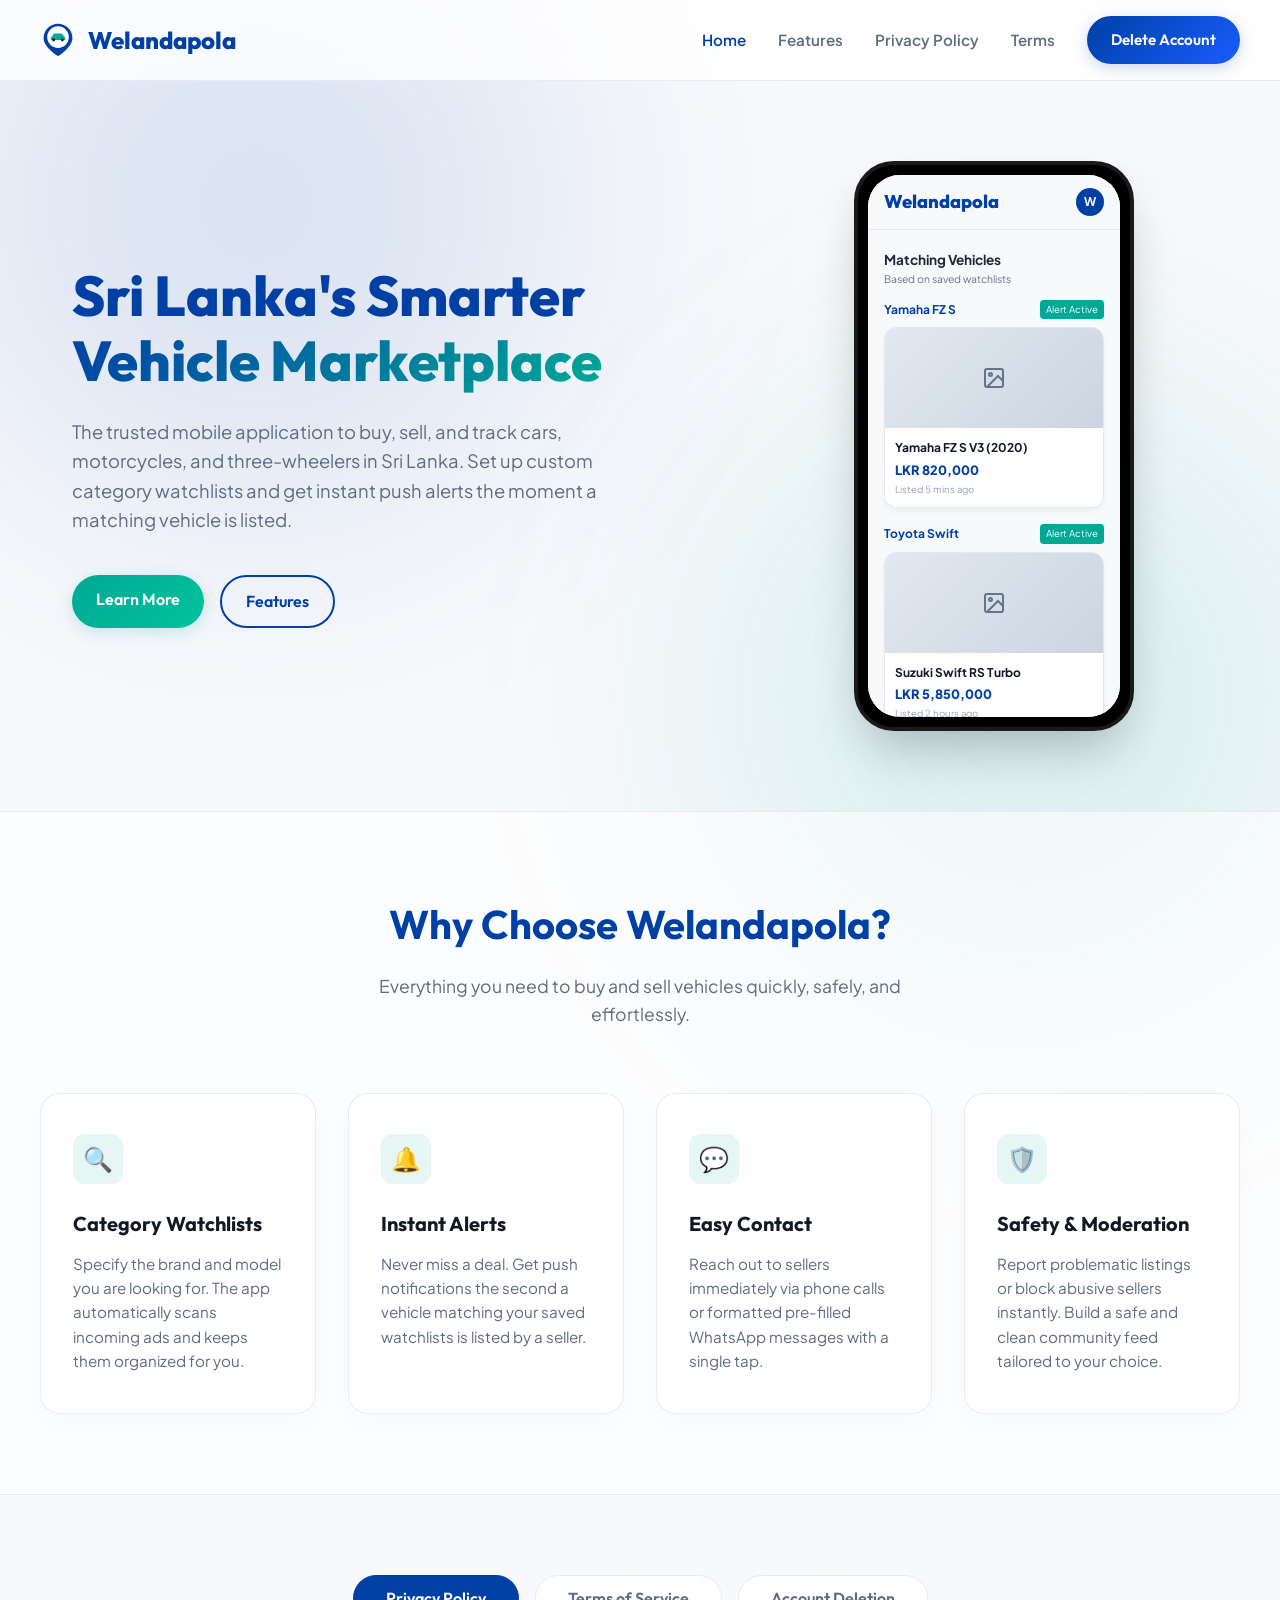
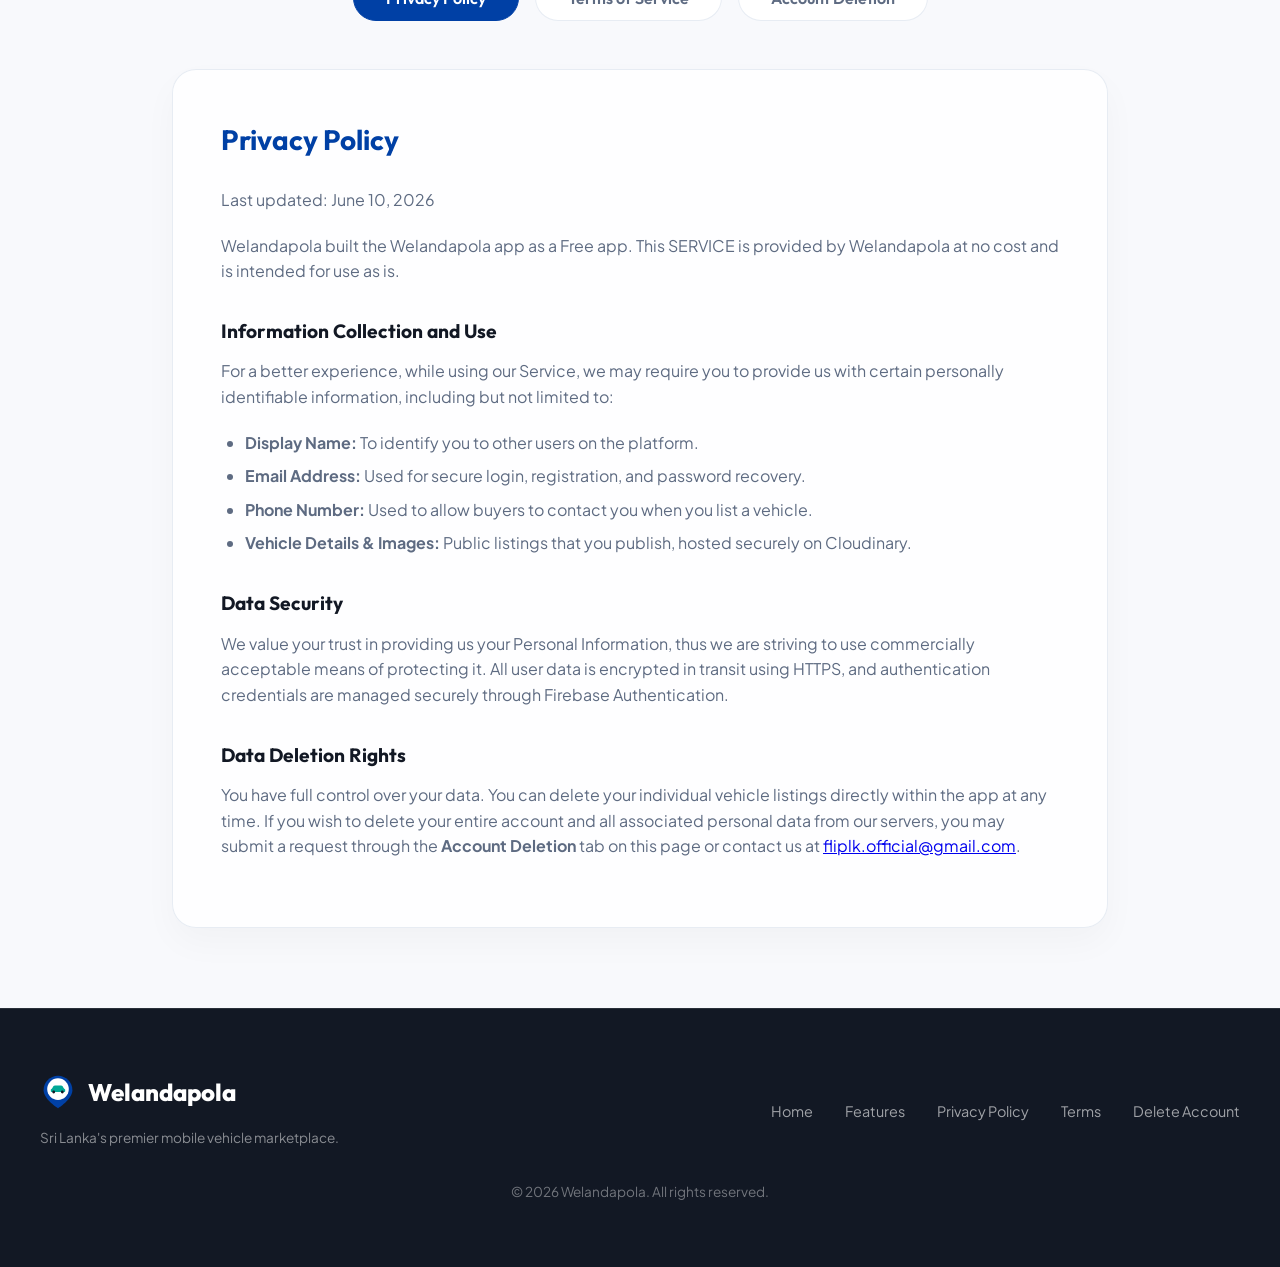
==== index.html @ c74900f4 "Initial commit with Welandapola app and web folder" ====
<!DOCTYPE html>
<html lang="en">

<head>
    <meta charset="UTF-8">
    <meta name="viewport" content="width=device-width, initial-scale=1.0">
    <meta name="description"
        content="Welandapola - Sri Lanka's premium mobile vehicle marketplace. Track categories, get instant notifications, and buy or sell cars, bikes, and three-wheelers.">
    <title>Welandapola | Buy & Sell Vehicles in Sri Lanka - Cars, Bikes & Three-Wheelers</title>
    <link rel="stylesheet" href="styles.css">
</head>

<body>

    <!-- Background decorative glows -->
    <div class="background-glow glow-blue"></div>
    <div class="background-glow glow-teal"></div>

    <!-- Header Navbar -->
    <header>
        <div class="nav-container">
            <a href="#" class="logo">
                <svg class="logo-icon" viewBox="0 0 100 100" fill="none" xmlns="http://www.w3.org/2000/svg">
                    <path d="M50 5C27.9 5 10 22.9 10 45C10 70 50 95 50 95C50 95 90 70 90 45C90 22.9 72.1 5 50 5Z"
                        fill="#0040A5" />
                    <circle cx="50" cy="42" r="30" fill="white" />
                    <path d="M35 38C35 38 37 32 42 32H58C63 32 65 38 65 38L68 42H32L35 38Z" fill="#00A896" />
                    <rect x="30" y="42" width="40" height="8" rx="2" fill="#00A896" />
                    <circle cx="38" cy="50" r="4" fill="#121824" />
                    <circle cx="62" cy="50" r="4" fill="#121824" />
                </svg>
                Welandapola
            </a>
            <nav id="nav-links">
                <a href="#home" class="active">Home</a>
                <a href="#features">Features</a>
                <a href="#docs" id="nav-privacy">Privacy Policy</a>
                <a href="#docs" id="nav-terms">Terms</a>
                <a href="#docs" id="nav-delete" class="btn-download">Delete Account</a>
            </nav>
        </div>
    </header>

    <!-- Hero Section -->
    <section class="hero" id="home">
        <div class="hero-content">
            <h1>Sri Lanka's Smarter <br><span>Vehicle Marketplace</span></h1>
            <p>The trusted mobile application to buy, sell, and track cars, motorcycles, and three-wheelers in Sri
                Lanka. Set up custom category watchlists and get instant push alerts the moment a matching vehicle is
                listed.</p>
            <div class="hero-cta">
                <a href="#docs" class="btn-download"
                    style="background: linear-gradient(135deg, #00A896, #02c39a); box-shadow: 0 4px 15px rgba(0, 168, 150, 0.2);">Learn
                    More</a>
                <a href="#features" class="btn-download"
                    style="background: transparent; color: var(--primary-blue); border: 2px solid var(--primary-blue); box-shadow: none;">Features</a>
            </div>
        </div>
        <div class="hero-visual">
            <!-- Simulated Mobile App Mockup Screen -->
            <div class="mockup-container">
                <div class="mockup-screen">
                    <!-- App Topbar -->
                    <div
                        style="background: #F8F9FA; padding: 12px 16px; border-bottom: 1px solid #E2E8F0; display: flex; justify-content: space-between; align-items: center;">
                        <span
                            style="font-weight: 800; font-size: 1.15rem; color: #0040A5; font-family: var(--font-heading);">Welandapola</span>
                        <div
                            style="width: 28px; height: 28px; border-radius: 50%; background: #0040A5; display: flex; align-items: center; justify-content: center; color: white; font-size: 0.75rem; font-weight: bold;">
                            W</div>
                    </div>
                    <!-- App Body -->
                    <div style="padding: 16px; height: calc(100% - 53px); overflow-y: auto; background: #f8f9fa;">
                        <div style="margin-bottom: 12px;">
                            <span style="font-weight: bold; font-size: 0.85rem; color: #1e293b;">Matching
                                Vehicles</span>
                            <div style="font-size: 0.65rem; color: #64748b;">Based on saved watchlists</div>
                        </div>

                        <!-- Watchlist Item Group -->
                        <div
                            style="display: flex; align-items: center; justify-content: space-between; margin-bottom: 8px;">
                            <span style="font-size: 0.75rem; font-weight: bold; color: #0040A5;">Yamaha FZ S</span>
                            <span
                                style="font-size: 0.6rem; color: white; background: #00A896; padding: 2px 6px; border-radius: 4px;">Alert
                                Active</span>
                        </div>

                        <!-- Vehicle Card Mockup -->
                        <div
                            style="background: white; border-radius: 12px; border: 1px solid #e2e8f0; overflow: hidden; margin-bottom: 16px; box-shadow: 0 4px 6px -1px rgba(0, 0, 0, 0.05);">
                            <!-- Vehicle Image Placeholder -->
                            <div
                                style="height: 100px; background: linear-gradient(135deg, #e2e8f0, #cbd5e1); display: flex; align-items: center; justify-content: center; color: #64748b; font-size: 0.75rem;">
                                <svg width="24" height="24" viewBox="0 0 24 24" fill="none" stroke="currentColor"
                                    stroke-width="2">
                                    <rect x="3" y="3" width="18" height="18" rx="2" />
                                    <circle cx="8.5" cy="8.5" r="1.5" />
                                    <path d="M21 15l-5-5L5 21" />
                                </svg>
                            </div>
                            <!-- Vehicle Content -->
                            <div style="padding: 10px;">
                                <div
                                    style="font-size: 0.75rem; font-weight: bold; color: #0f172a; white-space: nowrap; overflow: hidden; text-overflow: ellipsis;">
                                    Yamaha FZ S V3 (2020)</div>
                                <div style="font-size: 0.8rem; font-weight: 800; color: #0040A5; margin: 2px 0;">LKR
                                    820,000</div>
                                <div style="font-size: 0.6rem; color: #94a3b8;">Listed 5 mins ago</div>
                            </div>
                        </div>

                        <!-- Watchlist Item Group 2 -->
                        <div
                            style="display: flex; align-items: center; justify-content: space-between; margin-bottom: 8px;">
                            <span style="font-size: 0.75rem; font-weight: bold; color: #0040A5;">Toyota Swift</span>
                            <span
                                style="font-size: 0.6rem; color: white; background: #00A896; padding: 2px 6px; border-radius: 4px;">Alert
                                Active</span>
                        </div>

                        <!-- Vehicle Card Mockup 2 -->
                        <div
                            style="background: white; border-radius: 12px; border: 1px solid #e2e8f0; overflow: hidden; margin-bottom: 16px; box-shadow: 0 4px 6px -1px rgba(0, 0, 0, 0.05);">
                            <div
                                style="height: 100px; background: linear-gradient(135deg, #e2e8f0, #cbd5e1); display: flex; align-items: center; justify-content: center; color: #64748b; font-size: 0.75rem;">
                                <svg width="24" height="24" viewBox="0 0 24 24" fill="none" stroke="currentColor"
                                    stroke-width="2">
                                    <rect x="3" y="3" width="18" height="18" rx="2" />
                                    <circle cx="8.5" cy="8.5" r="1.5" />
                                    <path d="M21 15l-5-5L5 21" />
                                </svg>
                            </div>
                            <div style="padding: 10px;">
                                <div style="font-size: 0.75rem; font-weight: bold; color: #0f172a;">Suzuki Swift RS
                                    Turbo</div>
                                <div style="font-size: 0.8rem; font-weight: 800; color: #0040A5; margin: 2px 0;">LKR
                                    5,850,000</div>
                                <div style="font-size: 0.6rem; color: #94a3b8;">Listed 2 hours ago</div>
                            </div>
                        </div>
                    </div>
                </div>
            </div>
        </div>
    </section>

    <!-- Features Section -->
    <section class="features" id="features">
        <div class="section-container">
            <div class="section-header">
                <h2>Why Choose Welandapola?</h2>
                <p style="color: var(--text-muted); font-size: 1.1rem; max-width: 600px; margin: 0 auto;">Everything you
                    need to buy and sell vehicles quickly, safely, and effortlessly.</p>
            </div>
            <div class="grid-features">
                <div class="feature-card">
                    <div class="feature-icon">🔍</div>
                    <h3>Category Watchlists</h3>
                    <p>Specify the brand and model you are looking for. The app automatically scans incoming ads and
                        keeps them organized for you.</p>
                </div>
                <div class="feature-card">
                    <div class="feature-icon">🔔</div>
                    <h3>Instant Alerts</h3>
                    <p>Never miss a deal. Get push notifications the second a vehicle matching your saved watchlists is
                        listed by a seller.</p>
                </div>
                <div class="feature-card">
                    <div class="feature-icon">💬</div>
                    <h3>Easy Contact</h3>
                    <p>Reach out to sellers immediately via phone calls or formatted pre-filled WhatsApp messages with a
                        single tap.</p>
                </div>
                <div class="feature-card">
                    <div class="feature-icon">🛡️</div>
                    <h3>Safety &amp; Moderation</h3>
                    <p>Report problematic listings or block abusive sellers instantly. Build a safe and clean community
                        feed tailored to your choice.</p>
                </div>
            </div>
        </div>
    </section>

    <!-- Privacy, Terms & Deletion Section -->
    <section class="docs-section" id="docs">
        <div class="tabs-container">
            <button class="tab-btn active" id="btn-privacy">Privacy Policy</button>
            <button class="tab-btn" id="btn-terms">Terms of Service</button>
            <button class="tab-btn" id="btn-delete">Account Deletion</button>
        </div>

        <div class="doc-content">
            <!-- Privacy Policy -->
            <div class="doc-panel active" id="panel-privacy">
                <h3>Privacy Policy</h3>
                <p>Last updated: June 10, 2026</p>
                <p>Welandapola built the Welandapola app as a Free app. This SERVICE is provided by Welandapola at no
                    cost and is intended for use as is.</p>

                <h4>Information Collection and Use</h4>
                <p>For a better experience, while using our Service, we may require you to provide us with certain
                    personally identifiable information, including but not limited to:</p>
                <ul>
                    <li><strong>Display Name:</strong> To identify you to other users on the platform.</li>
                    <li><strong>Email Address:</strong> Used for secure login, registration, and password recovery.</li>
                    <li><strong>Phone Number:</strong> Used to allow buyers to contact you when you list a vehicle.</li>
                    <li><strong>Vehicle Details &amp; Images:</strong> Public listings that you publish, hosted securely
                        on Cloudinary.</li>
                </ul>

                <h4>Data Security</h4>
                <p>We value your trust in providing us your Personal Information, thus we are striving to use
                    commercially acceptable means of protecting it. All user data is encrypted in transit using HTTPS,
                    and authentication credentials are managed securely through Firebase Authentication.</p>

                <h4>Data Deletion Rights</h4>
                <p>You have full control over your data. You can delete your individual vehicle listings directly within
                    the app at any time. If you wish to delete your entire account and all associated personal data from
                    our servers, you may submit a request through the <strong>Account Deletion</strong> tab on this page
                    or contact us at <a href="mailto:fliplk.official@gmail.com">fliplk.official@gmail.com</a>.</p>
            </div>

            <!-- Terms and Conditions -->
            <div class="doc-panel" id="panel-terms">
                <h3>Terms and Conditions</h3>
                <p>Last updated: June 10, 2026</p>
                <p>By downloading or using the Welandapola app, these terms will automatically apply to you – you should
                    make sure therefore that you read them carefully before using the app.</p>

                <h4>App Usage Guidelines</h4>
                <p>You are not allowed to copy or modify the app, any part of the app, or our trademarks in any way. You
                    are responsible for keeping your phone and access to the app secure.</p>

                <h4>Listing Policies (User Content)</h4>
                <p>Welandapola allows users to upload vehicle listings, descriptions, and images. By uploading content,
                    you agree that:</p>
                <ul>
                    <li>You will not upload fraudulent, scam, or fake advertisements.</li>
                    <li>You will not upload realistic, graphic, or offensive imagery.</li>
                    <li>You own the rights to the vehicle images you publish.</li>
                    <li>Listing details (e.g., price, year) must be accurate and truthful.</li>
                </ul>

                <h4>Content Moderation and Blocking</h4>
                <p>We enforce strict policies against spam and abuse. Users have the capability to flag/report any
                    listing or block any seller violating these terms. Welandapola reserves the right to immediately
                    remove any listing or suspend/terminate accounts that violate these guidelines.</p>
            </div>

            <!-- Account Deletion Form -->
            <div class="doc-panel" id="panel-delete">
                <h3>Request Account Deletion</h3>
                <p style="margin-bottom: 2rem;">Please fill out the form below to request the permanent deletion of your
                    Welandapola account and all associated personal data (including phone numbers, bookmarks,
                    watchlists, and active vehicle advertisements). This action is irreversible.</p>

                <div class="deletion-form-container">
                    <form id="delete-request-form" novalidate>
                        <div class="form-group">
                            <label for="del-name">Full Name</label>
                            <input type="text" id="del-name" name="name" required autocomplete="name"
                                placeholder="John Doe">
                            <span class="error-message" id="error-name">Please enter your name.</span>
                        </div>
                        <div class="form-group">
                            <label for="del-email">Email Address</label>
                            <input type="email" id="del-email" name="email" required autocomplete="username"
                                placeholder="email@example.com" inputmode="email">
                            <span class="error-message" id="error-email">Please enter a valid email address.</span>
                        </div>
                        <div class="form-group">
                            <label for="del-reason">Reason for deletion (Optional)</label>
                            <select id="del-reason" name="reason">
                                <option value="" disabled selected>Select a reason...</option>
                                <option value="not_needed">No longer need the app</option>
                                <option value="privacy">Privacy concerns</option>
                                <option value="issues">Technical issues</option>
                                <option value="other">Other reason</option>
                            </select>
                        </div>
                        <div class="form-group">
                            <label for="del-message">Additional details (Optional)</label>
                            <textarea id="del-message" name="message"
                                placeholder="Please write any additional feedback here..."></textarea>
                        </div>

                        <button type="submit" class="btn-submit">Submit Deletion Request</button>
                    </form>
                </div>
            </div>
        </div>
    </section>

    <!-- Success Modal Dialog -->
    <div class="success-modal" id="success-modal">
        <div class="modal-content">
            <div class="modal-icon">✓</div>
            <h3>Request Submitted</h3>
            <p>Your request to delete your Welandapola account has been received. Your account and associated data will
                be deleted within 24 hours. A confirmation email will be sent to the address provided.</p>
            <button class="btn-modal-close" id="btn-modal-close">Close</button>
        </div>
    </div>

    <!-- Footer -->
    <footer>
        <div class="footer-container">
            <div>
                <a href="#" class="logo" style="color: white; margin-bottom: 1rem;">
                    <svg class="logo-icon" viewBox="0 0 100 100" fill="none" xmlns="http://www.w3.org/2000/svg">
                        <path d="M50 5C27.9 5 10 22.9 10 45C10 70 50 95 50 95C50 95 90 70 90 45C90 22.9 72.1 5 50 5Z"
                            fill="#0040A5" />
                        <circle cx="50" cy="42" r="30" fill="white" />
                        <path d="M35 38C35 38 37 32 42 32H58C63 32 65 38 65 38L68 42H32L35 38Z" fill="#00A896" />
                        <rect x="30" y="42" width="40" height="8" rx="2" fill="#00A896" />
                        <circle cx="38" cy="50" r="4" fill="#121824" />
                        <circle cx="62" cy="50" r="4" fill="#121824" />
                    </svg>
                    Welandapola
                </a>
                <p style="font-size: 0.85rem; color: rgba(255,255,255,0.5);">Sri Lanka's premier mobile vehicle
                    marketplace.</p>
            </div>
            <div class="footer-links">
                <a href="#home">Home</a>
                <a href="#features">Features</a>
                <a href="#docs" onclick="switchTab('privacy')">Privacy Policy</a>
                <a href="#docs" onclick="switchTab('terms')">Terms</a>
                <a href="#docs" onclick="switchTab('delete')">Delete Account</a>
            </div>
        </div>
        <p class="copyright">&copy; 2026 Welandapola. All rights reserved.</p>
    </footer>

    <script src="script.js"></script>
</body>

</html>
---- styles.css ----
@import url('https://fonts.googleapis.com/css2?family=Outfit:wght@300;400;500;600;700;800&family=Plus+Jakarta+Sans:wght@400;500;600;700&display=swap');

:root {
    --primary-blue: #0040A5;
    --primary-teal: #00A896;
    --bg-light: #f8f9fc;
    --card-bg: rgba(255, 255, 255, 0.85);
    --text-dark: #121824;
    --text-muted: #5e6b82;
    --border-color: rgba(226, 232, 240, 0.8);
    --error-color: #e53e3e;
    --success-color: #38a169;
    --font-heading: 'Outfit', sans-serif;
    --font-body: 'Plus Jakarta Sans', sans-serif;
    --transition: all 0.3s cubic-bezier(0.4, 0, 0.2, 1);
}

* {
    box-sizing: border-box;
    margin: 0;
    padding: 0;
}

html {
    scroll-behavior: smooth;
    font-size: 16px;
}

body {
    font-family: var(--font-body);
    background-color: var(--bg-light);
    color: var(--text-dark);
    line-height: 1.6;
    overflow-x: hidden;
}

/* Background Gradients */
.background-glow {
    position: fixed;
    width: 60vw;
    height: 60vw;
    border-radius: 50%;
    filter: blur(120px);
    z-index: -1;
    opacity: 0.15;
    pointer-events: none;
}

.glow-blue {
    top: -20%;
    left: -10%;
    background: radial-gradient(circle, var(--primary-blue), transparent);
}

.glow-teal {
    bottom: -20%;
    right: -10%;
    background: radial-gradient(circle, var(--primary-teal), transparent);
}

/* Navbar */
header {
    position: sticky;
    top: 0;
    background: rgba(255, 255, 255, 0.8);
    backdrop-filter: blur(12px);
    border-bottom: 1px solid var(--border-color);
    z-index: 100;
    padding: 1rem 2rem;
}

.nav-container {
    max-width: 1200px;
    margin: 0 auto;
    display: flex;
    justify-content: space-between;
    align-items: center;
}

.logo {
    display: flex;
    align-items: center;
    gap: 0.75rem;
    text-decoration: none;
    font-family: var(--font-heading);
    font-weight: 800;
    font-size: 1.5rem;
    color: var(--primary-blue);
}

.logo-icon {
    width: 36px;
    height: 36px;
}

nav {
    display: flex;
    gap: 2rem;
    align-items: center;
}

nav a {
    text-decoration: none;
    color: var(--text-muted);
    font-weight: 600;
    font-size: 0.95rem;
    transition: var(--transition);
}

nav a:hover, nav a.active {
    color: var(--primary-blue);
}

.btn-download {
    background: linear-gradient(135deg, var(--primary-blue), #1a5cff);
    color: white;
    padding: 0.75rem 1.5rem;
    border-radius: 50px;
    border: none;
    font-weight: 600;
    font-family: var(--font-heading);
    box-shadow: 0 4px 15px rgba(0, 64, 165, 0.2);
    cursor: pointer;
    transition: var(--transition);
    text-decoration: none;
}

.btn-download:hover {
    transform: translateY(-2px);
    box-shadow: 0 6px 20px rgba(0, 64, 165, 0.3);
}

/* Hero Section */
.hero {
    max-width: 1200px;
    margin: 0 auto;
    padding: 5rem 2rem;
    display: grid;
    grid-template-columns: 1.2fr 0.8fr;
    gap: 4rem;
    align-items: center;
}

.hero-content h1 {
    font-family: var(--font-heading);
    font-size: 3.5rem;
    line-height: 1.15;
    font-weight: 800;
    color: var(--primary-blue);
    margin-bottom: 1.5rem;
}

.hero-content h1 span {
    background: linear-gradient(135deg, var(--primary-blue), var(--primary-teal));
    -webkit-background-clip: text;
    -webkit-text-fill-color: transparent;
}

.hero-content p {
    font-size: 1.15rem;
    color: var(--text-muted);
    margin-bottom: 2.5rem;
    max-width: 540px;
}

.hero-cta {
    display: flex;
    gap: 1rem;
}

.hero-visual {
    position: relative;
    display: flex;
    justify-content: center;
}

.mockup-container {
    width: 280px;
    height: 570px;
    background: #000;
    border-radius: 40px;
    padding: 10px;
    box-shadow: 0 25px 50px -12px rgba(0, 0, 0, 0.25);
    border: 4px solid #1a1a1a;
}

.mockup-screen {
    width: 100%;
    height: 100%;
    background: white;
    border-radius: 32px;
    overflow: hidden;
    position: relative;
}

/* Features */
.features {
    background: rgba(255, 255, 255, 0.6);
    border-top: 1px solid var(--border-color);
    border-bottom: 1px solid var(--border-color);
    padding: 5rem 2rem;
}

.section-container {
    max-width: 1200px;
    margin: 0 auto;
}

.section-header {
    text-align: center;
    margin-bottom: 4rem;
}

.section-header h2 {
    font-family: var(--font-heading);
    font-size: 2.5rem;
    color: var(--primary-blue);
    margin-bottom: 1rem;
}

.grid-features {
    display: grid;
    grid-template-columns: repeat(auto-fit, minmax(250px, 1fr));
    gap: 2rem;
}

.feature-card {
    background: var(--card-bg);
    padding: 2.5rem 2rem;
    border-radius: 20px;
    border: 1px solid var(--border-color);
    box-shadow: 0 10px 30px rgba(0, 0, 0, 0.02);
    transition: var(--transition);
}

.feature-card:hover {
    transform: translateY(-5px);
    border-color: var(--primary-teal);
    box-shadow: 0 15px 35px rgba(0, 168, 150, 0.05);
}

.feature-icon {
    width: 50px;
    height: 50px;
    background: rgba(0, 168, 150, 0.1);
    color: var(--primary-teal);
    border-radius: 12px;
    display: flex;
    align-items: center;
    justify-content: center;
    font-size: 1.5rem;
    margin-bottom: 1.5rem;
}

.feature-card h3 {
    font-family: var(--font-heading);
    font-size: 1.25rem;
    margin-bottom: 0.75rem;
}

.feature-card p {
    color: var(--text-muted);
    font-size: 0.95rem;
}

/* Legal Docs Section */
.docs-section {
    max-width: 1000px;
    margin: 0 auto;
    padding: 5rem 2rem;
}

.tabs-container {
    display: flex;
    justify-content: center;
    gap: 1rem;
    margin-bottom: 3rem;
}

.tab-btn {
    padding: 0.75rem 2rem;
    border-radius: 50px;
    border: 1px solid var(--border-color);
    background: white;
    cursor: pointer;
    font-family: var(--font-heading);
    font-weight: 600;
    font-size: 1rem;
    color: var(--text-muted);
    transition: var(--transition);
}

.tab-btn:hover {
    border-color: var(--primary-blue);
    color: var(--primary-blue);
}

.tab-btn.active {
    background: var(--primary-blue);
    color: white;
    border-color: var(--primary-blue);
}

.doc-content {
    background: var(--card-bg);
    border-radius: 24px;
    border: 1px solid var(--border-color);
    padding: 3rem;
    box-shadow: 0 15px 35px rgba(0, 0, 0, 0.03);
    min-height: 400px;
}

.doc-panel {
    display: none;
}

.doc-panel.active {
    display: block;
    animation: fadeIn 0.4s ease;
}

.doc-panel h3 {
    font-family: var(--font-heading);
    font-size: 1.75rem;
    margin-bottom: 1.5rem;
    color: var(--primary-blue);
}

.doc-panel h4 {
    font-family: var(--font-heading);
    font-size: 1.2rem;
    margin-top: 2rem;
    margin-bottom: 0.75rem;
    color: var(--text-dark);
}

.doc-panel p, .doc-panel ul {
    margin-bottom: 1.25rem;
    color: var(--text-muted);
}

.doc-panel ul {
    padding-left: 1.5rem;
}

.doc-panel li {
    margin-bottom: 0.5rem;
}

/* Account Deletion Form */
.deletion-form-container {
    max-width: 500px;
    margin: 0 auto;
}

.form-group {
    margin-bottom: 1.5rem;
}

.form-group label {
    display: block;
    font-weight: 600;
    margin-bottom: 0.5rem;
    font-size: 0.95rem;
}

.form-group input, .form-group select, .form-group textarea {
    width: 100%;
    min-height: 48px;
    padding: 0.75rem 1rem;
    border: 1.5px solid #cbd5e1;
    border-radius: 12px;
    font-family: var(--font-body);
    font-size: 1rem;
    background: white;
    transition: var(--transition);
}

.form-group input:focus, .form-group select:focus, .form-group textarea:focus {
    outline: none;
    border-color: var(--primary-blue);
    box-shadow: 0 0 0 3px rgba(0, 64, 165, 0.15);
}

.form-group textarea {
    min-height: 100px;
    resize: vertical;
}

.btn-submit {
    width: 100%;
    min-height: 48px;
    background: linear-gradient(135deg, var(--primary-blue), #1a5cff);
    color: white;
    border: none;
    border-radius: 12px;
    font-weight: 600;
    font-family: var(--font-heading);
    font-size: 1rem;
    cursor: pointer;
    box-shadow: 0 4px 15px rgba(0, 64, 165, 0.2);
    transition: var(--transition);
}

.btn-submit:hover {
    transform: translateY(-1px);
    box-shadow: 0 6px 20px rgba(0, 64, 165, 0.3);
}

.error-message {
    color: var(--error-color);
    font-size: 0.85rem;
    margin-top: 0.35rem;
    font-weight: 500;
    display: none;
}

.success-modal {
    display: none;
    position: fixed;
    top: 0;
    left: 0;
    width: 100%;
    height: 100%;
    background: rgba(0, 0, 0, 0.5);
    backdrop-filter: blur(8px);
    z-index: 1000;
    justify-content: center;
    align-items: center;
}

.modal-content {
    background: white;
    padding: 3rem;
    border-radius: 24px;
    text-align: center;
    max-width: 450px;
    width: 90%;
    box-shadow: 0 25px 50px -12px rgba(0, 0, 0, 0.25);
    animation: scaleUp 0.3s ease;
}

.modal-icon {
    width: 64px;
    height: 64px;
    background: rgba(56, 161, 105, 0.15);
    color: var(--success-color);
    border-radius: 50%;
    display: flex;
    align-items: center;
    justify-content: center;
    font-size: 2.2rem;
    margin: 0 auto 1.5rem;
}

.modal-content h3 {
    font-family: var(--font-heading);
    font-size: 1.5rem;
    margin-bottom: 0.75rem;
}

.modal-content p {
    color: var(--text-muted);
    margin-bottom: 2rem;
}

.btn-modal-close {
    background: #edf2f7;
    color: var(--text-dark);
    padding: 0.75rem 2rem;
    border-radius: 12px;
    border: none;
    font-weight: 600;
    cursor: pointer;
    transition: var(--transition);
}

.btn-modal-close:hover {
    background: #e2e8f0;
}

/* Footer */
footer {
    background: #121824;
    color: white;
    padding: 4rem 2rem;
    border-top: 1px solid rgba(255, 255, 255, 0.1);
}

.footer-container {
    max-width: 1200px;
    margin: 0 auto;
    display: flex;
    justify-content: space-between;
    align-items: center;
}

.footer-logo {
    color: white;
}

.footer-links {
    display: flex;
    gap: 2rem;
}

.footer-links a {
    color: rgba(255, 255, 255, 0.6);
    text-decoration: none;
    font-size: 0.9rem;
    transition: var(--transition);
}

.footer-links a:hover {
    color: white;
}

.copyright {
    color: rgba(255, 255, 255, 0.4);
    font-size: 0.85rem;
    margin-top: 2rem;
    text-align: center;
}

/* Animations */
@keyframes fadeIn {
    from { opacity: 0; transform: translateY(10px); }
    to { opacity: 1; transform: translateY(0); }
}

@keyframes scaleUp {
    from { opacity: 0; transform: scale(0.95); }
    to { opacity: 1; transform: scale(1); }
}

/* Responsive design */
@media (max-width: 968px) {
    .hero {
        grid-template-columns: 1fr;
        text-align: center;
        padding: 3rem 2rem;
    }
    
    .hero-content h1 {
        font-size: 2.75rem;
    }
    
    .hero-content p {
        margin-left: auto;
        margin-right: auto;
    }
    
    .hero-cta {
        justify-content: center;
    }
    
    .hero-visual {
        margin-top: 2rem;
    }
    
    .nav-container {
        flex-direction: column;
        gap: 1rem;
    }
    
    nav {
        gap: 1.5rem;
    }
}

@media (max-width: 600px) {
    .doc-content {
        padding: 1.5rem;
    }
    
    .tabs-container {
        flex-direction: column;
        align-items: center;
    }
    
    .tab-btn {
        width: 100%;
        text-align: center;
    }
    
    .footer-container {
        flex-direction: column;
        gap: 2rem;
        text-align: center;
    }
    
    .footer-links {
        flex-direction: column;
        gap: 1rem;
    }
}
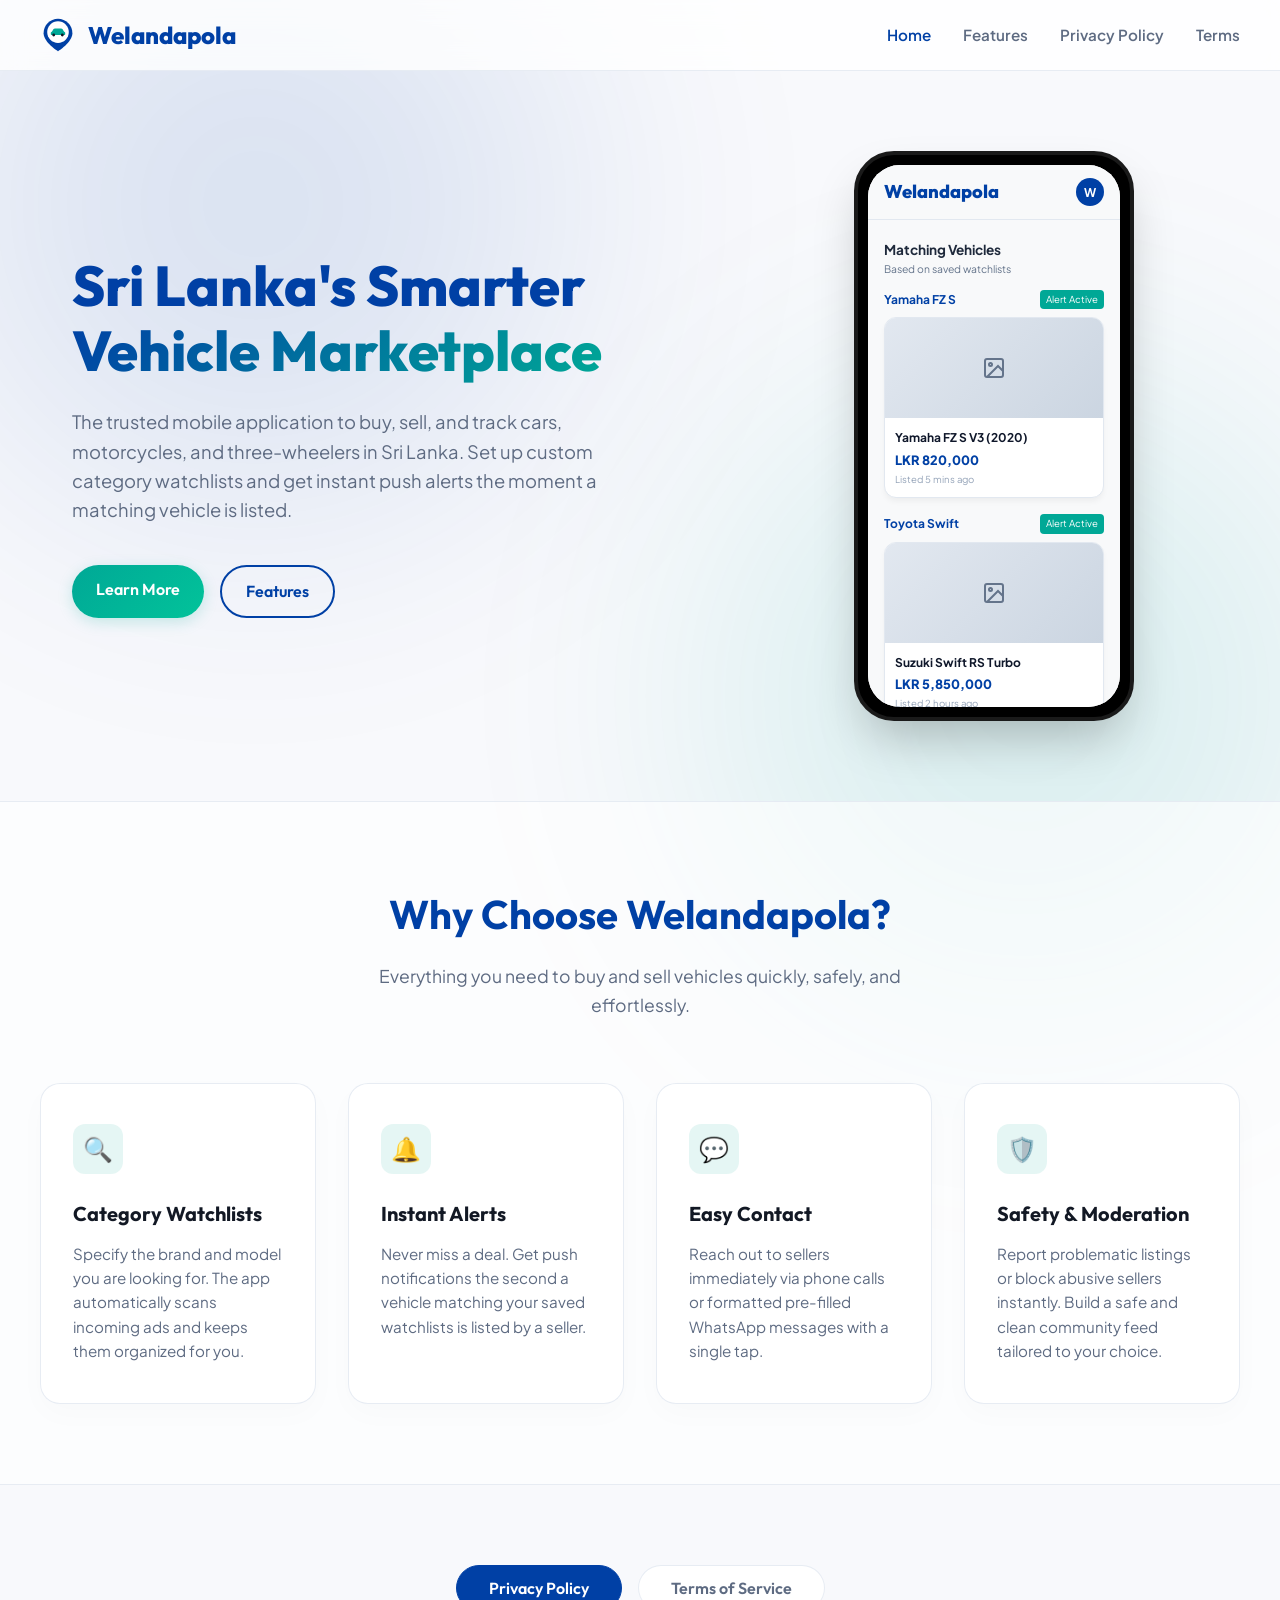
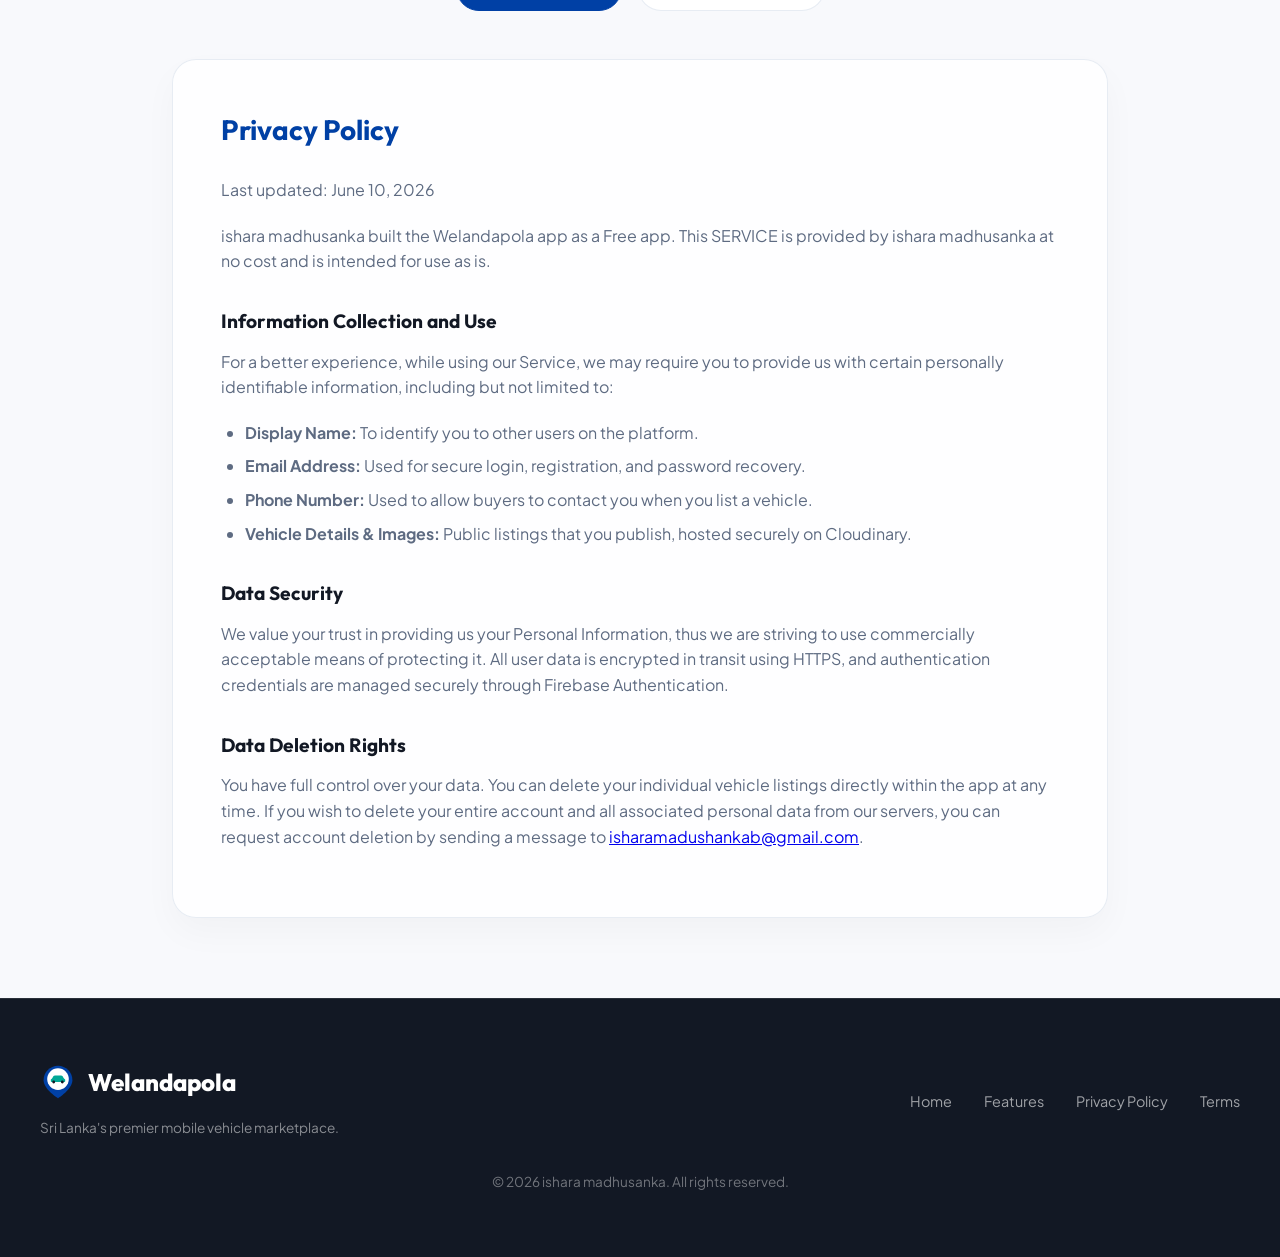
==== commit 69f9664d: "refactor: remove account deletion form and update developer contact information" ====
--- a/index.html
+++ b/index.html
@@ -36,7 +36,6 @@
                 <a href="#features">Features</a>
                 <a href="#docs" id="nav-privacy">Privacy Policy</a>
                 <a href="#docs" id="nav-terms">Terms</a>
-                <a href="#docs" id="nav-delete" class="btn-download">Delete Account</a>
             </nav>
         </div>
     </header>
@@ -187,7 +186,6 @@
         <div class="tabs-container">
             <button class="tab-btn active" id="btn-privacy">Privacy Policy</button>
             <button class="tab-btn" id="btn-terms">Terms of Service</button>
-            <button class="tab-btn" id="btn-delete">Account Deletion</button>
         </div>
 
         <div class="doc-content">
@@ -195,7 +193,7 @@
             <div class="doc-panel active" id="panel-privacy">
                 <h3>Privacy Policy</h3>
                 <p>Last updated: June 10, 2026</p>
-                <p>Welandapola built the Welandapola app as a Free app. This SERVICE is provided by Welandapola at no
+                <p>ishara madhusanka built the Welandapola app as a Free app. This SERVICE is provided by ishara madhusanka at no
                     cost and is intended for use as is.</p>
 
                 <h4>Information Collection and Use</h4>
@@ -217,8 +215,7 @@
                 <h4>Data Deletion Rights</h4>
                 <p>You have full control over your data. You can delete your individual vehicle listings directly within
                     the app at any time. If you wish to delete your entire account and all associated personal data from
-                    our servers, you may submit a request through the <strong>Account Deletion</strong> tab on this page
-                    or contact us at <a href="mailto:fliplk.official@gmail.com">fliplk.official@gmail.com</a>.</p>
+                    our servers, you can request account deletion by sending a message to <a href="mailto:isharamadushankab@gmail.com">isharamadushankab@gmail.com</a>.</p>
             </div>
 
             <!-- Terms and Conditions -->
@@ -248,60 +245,8 @@
                     remove any listing or suspend/terminate accounts that violate these guidelines.</p>
             </div>
 
-            <!-- Account Deletion Form -->
-            <div class="doc-panel" id="panel-delete">
-                <h3>Request Account Deletion</h3>
-                <p style="margin-bottom: 2rem;">Please fill out the form below to request the permanent deletion of your
-                    Welandapola account and all associated personal data (including phone numbers, bookmarks,
-                    watchlists, and active vehicle advertisements). This action is irreversible.</p>
-
-                <div class="deletion-form-container">
-                    <form id="delete-request-form" novalidate>
-                        <div class="form-group">
-                            <label for="del-name">Full Name</label>
-                            <input type="text" id="del-name" name="name" required autocomplete="name"
-                                placeholder="John Doe">
-                            <span class="error-message" id="error-name">Please enter your name.</span>
-                        </div>
-                        <div class="form-group">
-                            <label for="del-email">Email Address</label>
-                            <input type="email" id="del-email" name="email" required autocomplete="username"
-                                placeholder="email@example.com" inputmode="email">
-                            <span class="error-message" id="error-email">Please enter a valid email address.</span>
-                        </div>
-                        <div class="form-group">
-                            <label for="del-reason">Reason for deletion (Optional)</label>
-                            <select id="del-reason" name="reason">
-                                <option value="" disabled selected>Select a reason...</option>
-                                <option value="not_needed">No longer need the app</option>
-                                <option value="privacy">Privacy concerns</option>
-                                <option value="issues">Technical issues</option>
-                                <option value="other">Other reason</option>
-                            </select>
-                        </div>
-                        <div class="form-group">
-                            <label for="del-message">Additional details (Optional)</label>
-                            <textarea id="del-message" name="message"
-                                placeholder="Please write any additional feedback here..."></textarea>
-                        </div>
-
-                        <button type="submit" class="btn-submit">Submit Deletion Request</button>
-                    </form>
-                </div>
-            </div>
         </div>
     </section>
-
-    <!-- Success Modal Dialog -->
-    <div class="success-modal" id="success-modal">
-        <div class="modal-content">
-            <div class="modal-icon">✓</div>
-            <h3>Request Submitted</h3>
-            <p>Your request to delete your Welandapola account has been received. Your account and associated data will
-                be deleted within 24 hours. A confirmation email will be sent to the address provided.</p>
-            <button class="btn-modal-close" id="btn-modal-close">Close</button>
-        </div>
-    </div>
 
     <!-- Footer -->
     <footer>
@@ -327,10 +272,9 @@
                 <a href="#features">Features</a>
                 <a href="#docs" onclick="switchTab('privacy')">Privacy Policy</a>
                 <a href="#docs" onclick="switchTab('terms')">Terms</a>
-                <a href="#docs" onclick="switchTab('delete')">Delete Account</a>
-            </div>
-        </div>
-        <p class="copyright">&copy; 2026 Welandapola. All rights reserved.</p>
+            </div>
+        </div>
+        <p class="copyright">&copy; 2026 ishara madhusanka. All rights reserved.</p>
     </footer>
 
     <script src="script.js"></script>
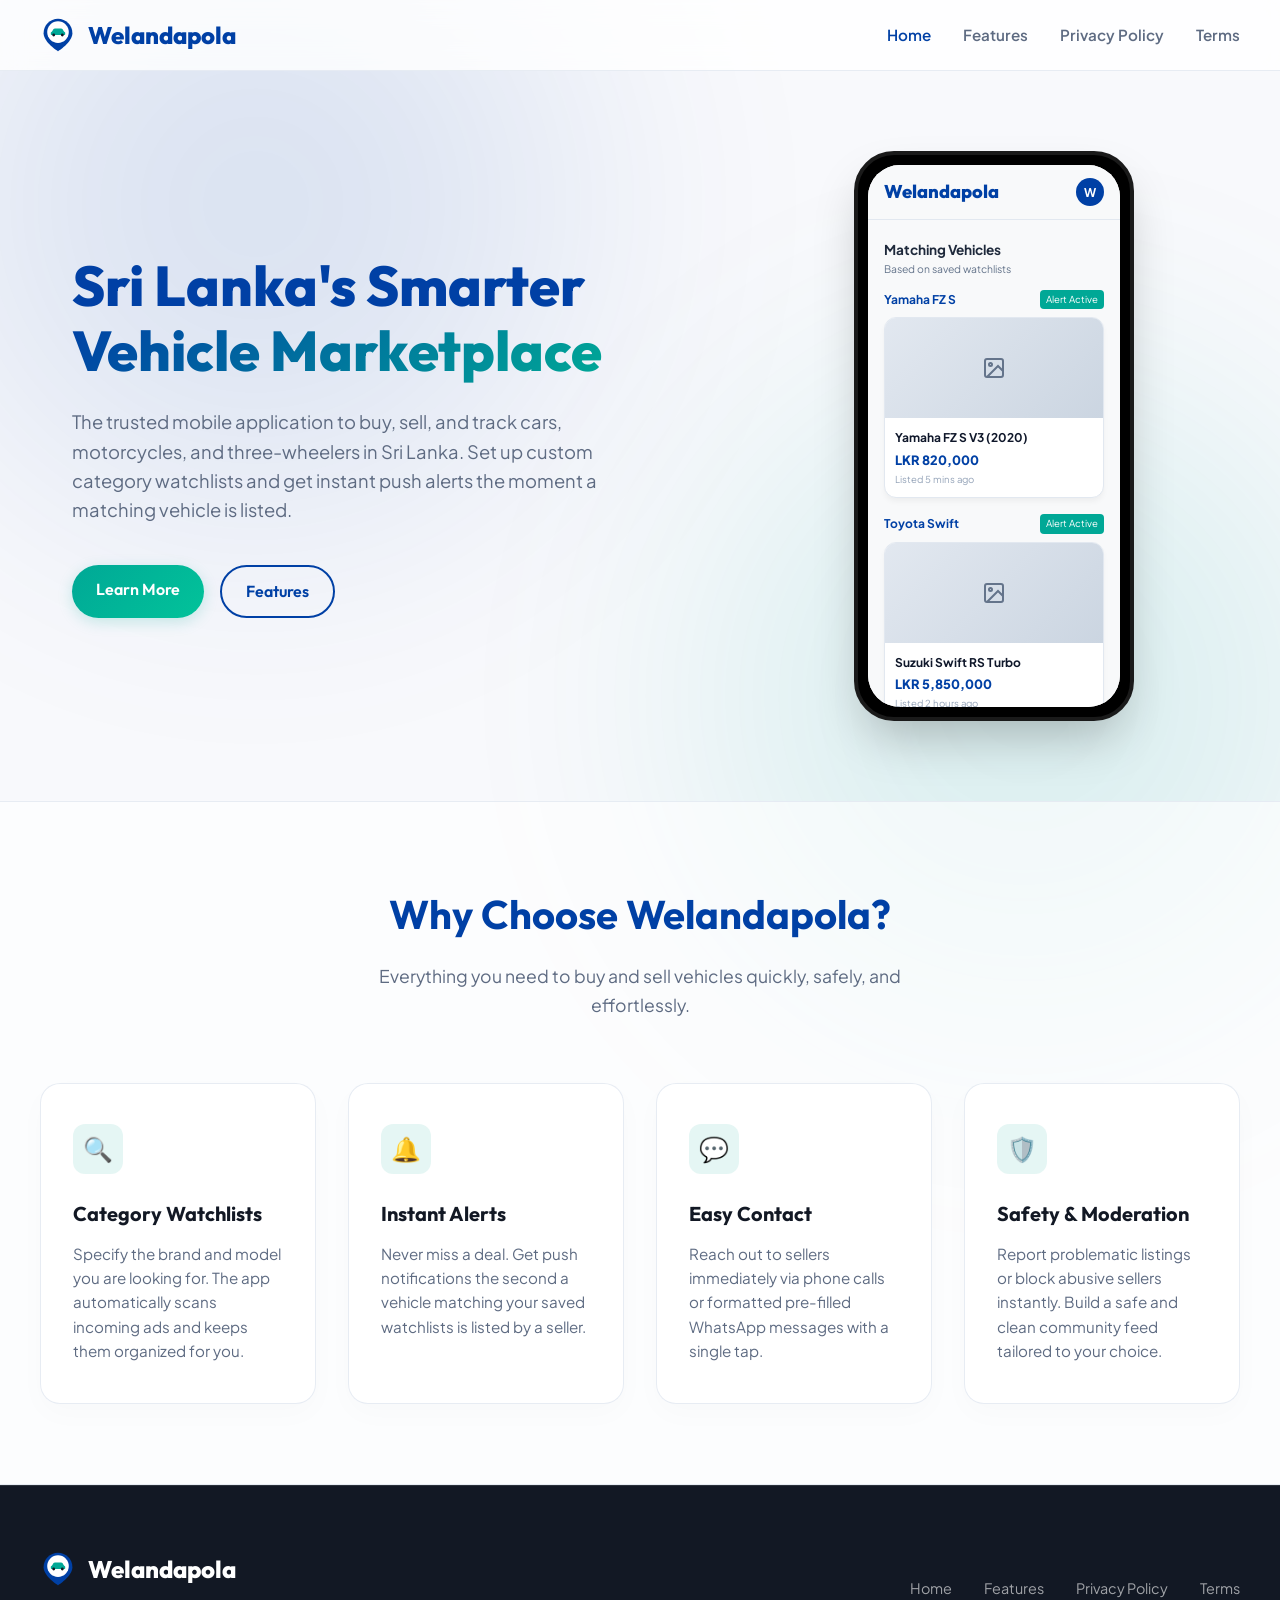
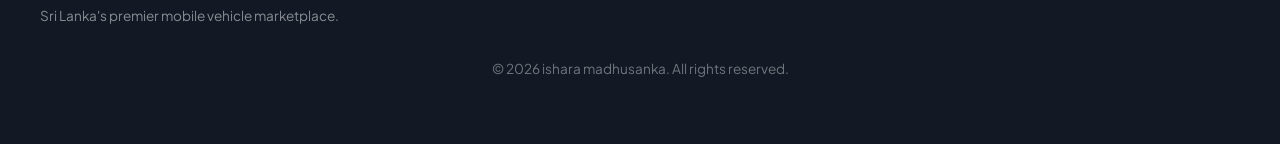
==== commit 40fb3e68: "feat: move Privacy Policy and Terms of Service to separate HTML pages" ====
--- a/index.html
+++ b/index.html
@@ -34,8 +34,8 @@
             <nav id="nav-links">
                 <a href="#home" class="active">Home</a>
                 <a href="#features">Features</a>
-                <a href="#docs" id="nav-privacy">Privacy Policy</a>
-                <a href="#docs" id="nav-terms">Terms</a>
+                <a href="privacy.html">Privacy Policy</a>
+                <a href="terms.html">Terms</a>
             </nav>
         </div>
     </header>
@@ -181,72 +181,7 @@
         </div>
     </section>
 
-    <!-- Privacy, Terms & Deletion Section -->
-    <section class="docs-section" id="docs">
-        <div class="tabs-container">
-            <button class="tab-btn active" id="btn-privacy">Privacy Policy</button>
-            <button class="tab-btn" id="btn-terms">Terms of Service</button>
-        </div>
-
-        <div class="doc-content">
-            <!-- Privacy Policy -->
-            <div class="doc-panel active" id="panel-privacy">
-                <h3>Privacy Policy</h3>
-                <p>Last updated: June 10, 2026</p>
-                <p>ishara madhusanka built the Welandapola app as a Free app. This SERVICE is provided by ishara madhusanka at no
-                    cost and is intended for use as is.</p>
-
-                <h4>Information Collection and Use</h4>
-                <p>For a better experience, while using our Service, we may require you to provide us with certain
-                    personally identifiable information, including but not limited to:</p>
-                <ul>
-                    <li><strong>Display Name:</strong> To identify you to other users on the platform.</li>
-                    <li><strong>Email Address:</strong> Used for secure login, registration, and password recovery.</li>
-                    <li><strong>Phone Number:</strong> Used to allow buyers to contact you when you list a vehicle.</li>
-                    <li><strong>Vehicle Details &amp; Images:</strong> Public listings that you publish, hosted securely
-                        on Cloudinary.</li>
-                </ul>
-
-                <h4>Data Security</h4>
-                <p>We value your trust in providing us your Personal Information, thus we are striving to use
-                    commercially acceptable means of protecting it. All user data is encrypted in transit using HTTPS,
-                    and authentication credentials are managed securely through Firebase Authentication.</p>
-
-                <h4>Data Deletion Rights</h4>
-                <p>You have full control over your data. You can delete your individual vehicle listings directly within
-                    the app at any time. If you wish to delete your entire account and all associated personal data from
-                    our servers, you can request account deletion by sending a message to <a href="mailto:isharamadushankab@gmail.com">isharamadushankab@gmail.com</a>.</p>
-            </div>
-
-            <!-- Terms and Conditions -->
-            <div class="doc-panel" id="panel-terms">
-                <h3>Terms and Conditions</h3>
-                <p>Last updated: June 10, 2026</p>
-                <p>By downloading or using the Welandapola app, these terms will automatically apply to you – you should
-                    make sure therefore that you read them carefully before using the app.</p>
-
-                <h4>App Usage Guidelines</h4>
-                <p>You are not allowed to copy or modify the app, any part of the app, or our trademarks in any way. You
-                    are responsible for keeping your phone and access to the app secure.</p>
-
-                <h4>Listing Policies (User Content)</h4>
-                <p>Welandapola allows users to upload vehicle listings, descriptions, and images. By uploading content,
-                    you agree that:</p>
-                <ul>
-                    <li>You will not upload fraudulent, scam, or fake advertisements.</li>
-                    <li>You will not upload realistic, graphic, or offensive imagery.</li>
-                    <li>You own the rights to the vehicle images you publish.</li>
-                    <li>Listing details (e.g., price, year) must be accurate and truthful.</li>
-                </ul>
-
-                <h4>Content Moderation and Blocking</h4>
-                <p>We enforce strict policies against spam and abuse. Users have the capability to flag/report any
-                    listing or block any seller violating these terms. Welandapola reserves the right to immediately
-                    remove any listing or suspend/terminate accounts that violate these guidelines.</p>
-            </div>
-
-        </div>
-    </section>
+
 
     <!-- Footer -->
     <footer>
@@ -270,8 +205,8 @@
             <div class="footer-links">
                 <a href="#home">Home</a>
                 <a href="#features">Features</a>
-                <a href="#docs" onclick="switchTab('privacy')">Privacy Policy</a>
-                <a href="#docs" onclick="switchTab('terms')">Terms</a>
+                <a href="privacy.html">Privacy Policy</a>
+                <a href="terms.html">Terms</a>
             </div>
         </div>
         <p class="copyright">&copy; 2026 ishara madhusanka. All rights reserved.</p>
